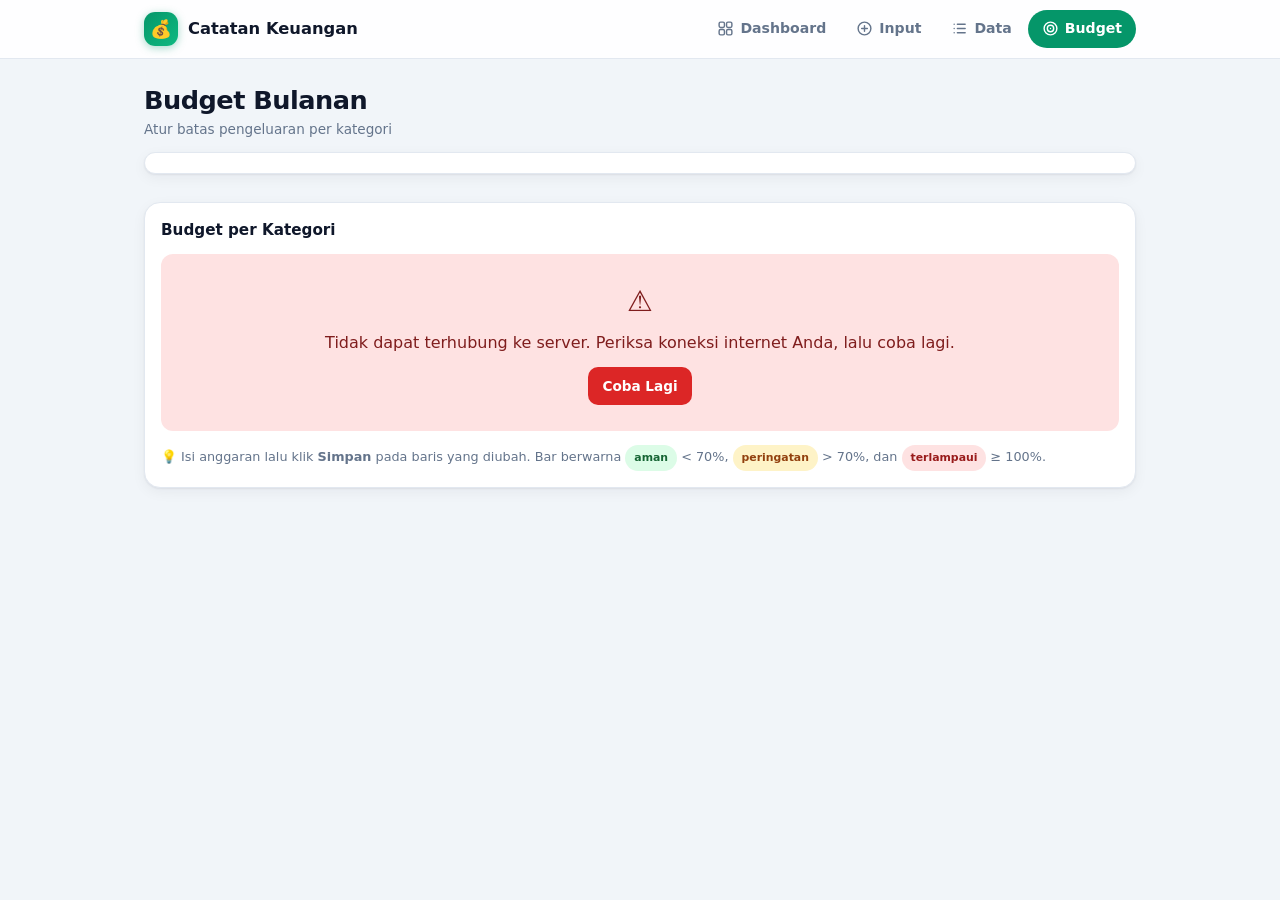
==== budget.html @ ec65e44d "Awal: aplikasi catatan keuangan (HTML+CSS+JS & backend Google Apps Script)" ====
<!DOCTYPE html>
<html lang="id">
<head>
  <meta charset="UTF-8">
  <meta name="viewport" content="width=device-width, initial-scale=1.0">
  <title>Budget — Catatan Keuangan</title>
  <link rel="icon" href="data:image/svg+xml,<svg xmlns='http://www.w3.org/2000/svg' viewBox='0 0 100 100'><text y='0.9em' font-size='90'>💰</text></svg>">
  <link rel="stylesheet" href="css/style.css">
</head>
<body data-halaman="budget">
  <header id="site-header"></header>

  <main class="container halaman">
    <div class="baris-judul">
      <div>
        <h1>Budget Bulanan</h1>
        <p class="muted">Atur batas pengeluaran per kategori</p>
      </div>
    </div>

    <div class="card pemilih-bulan" id="pilih-bulan"></div>

    <section id="ringkasan-budget" class="grid-kpi" aria-label="Ringkasan budget"></section>

    <div class="card kartu-tabel">
      <div class="card-judul">
        <h2>Budget per Kategori</h2>
        <span class="muted" id="keterangan-budget"></span>
      </div>
      <div id="daftar-budget"></div>
      <p class="muted kecil catatan-budget">💡 Isi anggaran lalu klik <strong>Simpan</strong> pada baris yang diubah. Bar berwarna <span class="pil-status pil-normal">aman</span> &lt; 70%, <span class="pil-status pil-warning">peringatan</span> &gt; 70%, dan <span class="pil-status pil-over">terlampaui</span> ≥ 100%.</p>
    </div>
  </main>

  <nav id="nav-bawah" class="nav-bawah"></nav>
  <div id="area-toast"></div>

  <script src="js/app.js"></script>
  <script src="js/api.js"></script>
  <script src="js/budget.js"></script>
</body>
</html>
---- css/style.css ----
/* =========================================================
   Catatan Keuangan — style.css (mobile-first)
   ========================================================= */

:root {
  --primer: #059669;
  --primer-gelap: #047857;
  --primer-muda: #d1fae5;
  --hijau: #16a34a;
  --hijau-muda: #dcfce7;
  --merah: #dc2626;
  --merah-muda: #fee2e2;
  --kuning: #d97706;
  --kuning-muda: #fef3c7;
  --biru: #2563eb;
  --bg: #f1f5f9;
  --kartu: #ffffff;
  --teks: #0f172a;
  --teks-2: #64748b;
  --garis: #e2e8f0;
  --radius: 16px;
  --bayangan: 0 1px 2px rgba(15, 23, 42, 0.06), 0 4px 14px rgba(15, 23, 42, 0.05);
}

*,
*::before,
*::after { box-sizing: border-box; }

html { -webkit-text-size-adjust: 100%; }

body {
  margin: 0;
  font-family: system-ui, -apple-system, "Segoe UI", Roboto, "Helvetica Neue", Arial, sans-serif;
  background: var(--bg);
  color: var(--teks);
  line-height: 1.5;
}

h1, h2, h3, p, figure { margin: 0; }
a { color: inherit; text-decoration: none; }
button { font: inherit; cursor: pointer; }
input, select, textarea { font: inherit; color: inherit; }

h1 { font-size: 1.4rem; font-weight: 800; letter-spacing: -0.02em; }
h2 { font-size: 0.95rem; font-weight: 700; }
.muted { color: var(--teks-2); font-size: 0.85rem; }
.kecil { font-size: 0.8rem; margin-top: 0.6rem; }
.link { color: var(--primer); font-weight: 600; font-size: 0.85rem; }
.link:hover { text-decoration: underline; }
.wajib { color: var(--merah); }
.opsional { color: var(--teks-2); font-weight: 400; font-size: 0.8rem; }
.visually-hidden {
  position: absolute; width: 1px; height: 1px;
  clip: rect(0 0 0 0); overflow: hidden; white-space: nowrap;
}

/* ---------- Layout umum ---------- */
.container { width: 100%; max-width: 1024px; margin: 0 auto; padding: 0 16px; }
.halaman { padding-top: 18px; padding-bottom: 100px; }
.halaman-sempit { max-width: 620px; }
.baris-judul {
  display: flex; justify-content: space-between; align-items: flex-start;
  gap: 12px; margin: 4px 0 12px;
}
.baris-judul .btn { flex-shrink: 0; }

.card {
  background: var(--kartu);
  border: 1px solid var(--garis);
  border-radius: var(--radius);
  padding: 16px;
  box-shadow: var(--bayangan);
  margin-bottom: 14px;
}
.card-judul {
  display: flex; justify-content: space-between; align-items: center;
  gap: 10px; margin-bottom: 12px;
}

/* ---------- Header & navigasi ---------- */
#site-header {
  position: sticky; top: 0; z-index: 30;
  background: rgba(255, 255, 255, 0.88);
  backdrop-filter: blur(10px);
  -webkit-backdrop-filter: blur(10px);
  border-bottom: 1px solid var(--garis);
}
.header-dalam {
  display: flex; align-items: center; justify-content: space-between;
  min-height: 58px;
}
.brand { display: inline-flex; align-items: center; gap: 10px; font-weight: 800; font-size: 1.02rem; }
.brand-ikon {
  width: 34px; height: 34px; border-radius: 11px;
  display: inline-flex; align-items: center; justify-content: center;
  font-size: 1.1rem;
  background: linear-gradient(135deg, var(--primer), #10b981);
  box-shadow: 0 2px 8px rgba(5, 150, 105, 0.35);
}
.nav-atas { display: none; gap: 2px; }
.nav-link {
  display: inline-flex; align-items: center; gap: 6px;
  padding: 8px 14px; border-radius: 999px;
  font-size: 0.88rem; font-weight: 600; color: var(--teks-2);
  transition: background 0.15s, color 0.15s;
}
.nav-link:hover { background: #e2e8f0; color: var(--teks); }
.nav-link.aktif { background: var(--primer); color: #fff; }
.nav-link svg { width: 17px; height: 17px; fill: none; stroke: currentColor; stroke-width: 2; stroke-linecap: round; stroke-linejoin: round; }

.nav-bawah {
  position: fixed; left: 0; right: 0; bottom: 0; z-index: 40;
  background: rgba(255, 255, 255, 0.96);
  backdrop-filter: blur(10px);
  -webkit-backdrop-filter: blur(10px);
  border-top: 1px solid var(--garis);
  padding-bottom: env(safe-area-inset-bottom);
}
.nav-bawah-in { display: grid; grid-template-columns: repeat(4, 1fr); max-width: 480px; margin: 0 auto; }
.nav-bawah-link {
  display: flex; flex-direction: column; align-items: center; gap: 2px;
  padding: 8px 4px 7px; font-size: 0.68rem; font-weight: 600; color: var(--teks-2);
}
.nav-bawah-link svg { width: 22px; height: 22px; fill: none; stroke: currentColor; stroke-width: 1.8; stroke-linecap: round; stroke-linejoin: round; }
.nav-bawah-link.aktif { color: var(--primer); }

@media (min-width: 768px) {
  .nav-atas { display: inline-flex; }
  .nav-bawah { display: none; }
  .halaman { padding-bottom: 40px; }
  h1 { font-size: 1.6rem; }
}

/* ---------- Splash (index) ---------- */
.halaman-splash { min-height: 100vh; display: flex; align-items: center; justify-content: center; }
.splash { text-align: center; padding: 24px; }
.splash-logo { font-size: 3.4rem; }
.splash h1 { margin: 10px 0 4px; }
.splash p { color: var(--teks-2); margin-bottom: 16px; }
.splash .spinner { margin: 0 auto; }

/* ---------- Pemilih bulan ---------- */
.pemilih-bulan { display: flex; align-items: center; justify-content: center; gap: 10px; padding: 10px; }
.tombol-bulan {
  width: 38px; height: 38px; border-radius: 11px; border: 1px solid var(--garis);
  background: #fff; color: var(--teks); font-size: 1.05rem; font-weight: 700;
  display: inline-flex; align-items: center; justify-content: center;
}
.tombol-bulan:hover { border-color: var(--primer); color: var(--primer); }
.tombol-bulan:disabled { opacity: 0.35; cursor: default; }
.tombol-bulan:disabled:hover { border-color: var(--garis); color: var(--teks); }
.label-bulan { font-weight: 700; min-width: 150px; text-align: center; font-size: 0.98rem; }

/* ---------- KPI ---------- */
.grid-kpi {
  display: grid; grid-template-columns: repeat(2, 1fr); gap: 10px; margin-bottom: 14px;
}
@media (min-width: 720px) { .grid-kpi { grid-template-columns: repeat(4, 1fr); } }
.kpi { padding: 14px 14px 12px; margin-bottom: 0; }
.kpi-label {
  font-size: 0.68rem; text-transform: uppercase; letter-spacing: 0.07em;
  color: var(--teks-2); font-weight: 700; margin-bottom: 6px;
}
.kpi-nilai { font-size: 1.18rem; font-weight: 800; letter-spacing: -0.02em; word-break: break-word; }
.kpi-sub { font-size: 0.72rem; color: var(--teks-2); margin-top: 3px; }
.nilai-hijau { color: var(--hijau); }
.nilai-merah { color: var(--merah); }
.nilai-primer { color: var(--primer); }
.nilai-biru { color: var(--biru); }

/* ---------- Chart ---------- */
.grid-chart { display: grid; gap: 14px; margin-bottom: 14px; }
@media (min-width: 900px) { .grid-chart { grid-template-columns: 1fr 1fr; } }
.tempat-chart { position: relative; height: 280px; }
.kartu-chart .card-judul { flex-wrap: wrap; }

/* ---------- Form ---------- */
.form-grup { margin-bottom: 16px; }
.form-grup label,
.label-grup {
  display: block; font-size: 0.85rem; font-weight: 600; margin-bottom: 6px; color: #334155;
}
.form-kontrol {
  width: 100%; padding: 12px 13px;
  border: 1px solid var(--garis); border-radius: 12px;
  background: #fff; font-size: 1rem; color: var(--teks);
  transition: border-color 0.15s, box-shadow 0.15s;
}
.form-kontrol:focus {
  outline: none; border-color: var(--primer);
  box-shadow: 0 0 0 3px rgba(5, 150, 105, 0.15);
}
.form-kontrol.gagal { border-color: var(--merah); box-shadow: 0 0 0 3px rgba(220, 38, 38, 0.12); }
.pesan-error { color: var(--merah); font-size: 0.78rem; margin-top: 5px; }

.segmen-tipe { display: grid; grid-template-columns: 1fr 1fr; gap: 10px; }
.segmen-tipe input { position: absolute; opacity: 0; pointer-events: none; }
.pil-tipe {
  display: flex; align-items: center; justify-content: center; gap: 8px;
  padding: 13px 8px; border: 1.5px solid var(--garis); border-radius: 12px;
  background: #fff; font-weight: 600; font-size: 0.95rem; color: var(--teks-2);
  cursor: pointer; transition: all 0.15s; user-select: none;
}
.tanda { font-size: 1.2rem; font-weight: 800; line-height: 1; }
.tanda-plus { color: var(--hijau); }
.tanda-minus { color: var(--merah); }
.segmen-tipe input:checked + .pil-tipe { border-color: var(--hijau); background: var(--hijau-muda); color: #14532d; }
.segmen-tipe input:checked + .pil-tipe .tanda-plus { color: var(--hijau); }
#tipe-pengeluaran:checked + .pil-tipe { border-color: var(--merah); background: var(--merah-muda); color: #7f1d1d; }

.link-tambah {
  display: inline-block; margin-top: 8px; background: none; border: 0; padding: 0;
  color: var(--primer); font-weight: 600; font-size: 0.82rem;
}
.link-tambah:hover { text-decoration: underline; }
.panel-tambah { margin-top: 10px; display: flex; gap: 8px; align-items: center; flex-wrap: wrap; }
.panel-tambah .form-kontrol { flex: 1; min-width: 160px; }

.grup-input { position: relative; }
.grup-prefix {
  position: absolute; left: 14px; top: 50%; transform: translateY(-50%);
  color: var(--teks-2); font-weight: 700; font-size: 0.95rem; pointer-events: none;
}
.kontrol-prefix { padding-left: 40px; }
.pratinjau-nominal {
  margin-top: 8px; font-weight: 700; color: var(--primer-gelap);
  background: var(--primer-muda); border-radius: 10px; padding: 8px 12px;
  font-size: 0.95rem; text-align: right;
}
.pratinjau-nominal.keluar { color: #991b1b; background: var(--merah-muda); }

/* ---------- Tombol ---------- */
.btn {
  display: inline-flex; align-items: center; justify-content: center; gap: 8px;
  border: 0; padding: 13px 18px; border-radius: 12px;
  font-weight: 700; font-size: 0.95rem; color: #fff;
  background: var(--primer); transition: filter 0.15s, transform 0.05s, background 0.15s;
}
.btn:hover { filter: brightness(1.07); }
.btn:active { transform: scale(0.985); }
.btn:disabled { opacity: 0.55; cursor: not-allowed; }
.btn-primer { background: var(--primer); }
.btn-bahaya { background: var(--merah); }
.btn-abu { background: #e2e8f0; color: #334155; }
.btn-garis { background: transparent; color: var(--teks-2); border: 1px solid var(--garis); }
.btn-lebar { width: 100%; }
.btn-lebar + .btn-lebar { margin-top: 10px; }
.btn-kecil { padding: 9px 14px; border-radius: 10px; font-size: 0.85rem; }
.btn-ikon {
  background: #fff; border: 1px solid var(--garis); border-radius: 9px;
  padding: 6px 11px; font-size: 0.82rem; font-weight: 600; color: var(--teks-2);
  transition: all 0.15s;
}
.btn-ikon:hover { border-color: var(--primer); color: var(--primer); }
.btn-ikon.btn-hapus:hover { border-color: var(--merah); color: var(--merah); background: var(--merah-muda); }

/* ---------- Toast ---------- */
#area-toast { position: fixed; left: 50%; transform: translateX(-50%); bottom: calc(84px + env(safe-area-inset-bottom)); z-index: 90; width: min(92vw, 420px); }
@media (min-width: 768px) { #area-toast { bottom: 24px; } }
.toast {
  display: flex; align-items: center; gap: 10px;
  background: #0f172a; color: #fff; border-radius: 13px;
  padding: 13px 16px; margin-top: 8px; font-size: 0.88rem; font-weight: 500;
  box-shadow: 0 10px 30px rgba(15, 23, 42, 0.35);
  animation: naik 0.22s ease;
}
.toast .titik { width: 9px; height: 9px; border-radius: 50%; flex-shrink: 0; }
.toast-sukses .titik { background: #34d399; }
.toast-error .titik { background: #f87171; }
.toast-info .titik { background: #60a5fa; }
@keyframes naik {
  from { opacity: 0; transform: translateY(10px); }
  to { opacity: 1; transform: translateY(0); }
}

/* ---------- Modal ---------- */
.lapisan-modal {
  position: fixed; inset: 0; z-index: 80;
  background: rgba(15, 23, 42, 0.55);
  display: flex; align-items: center; justify-content: center;
  padding: 16px; overflow-y: auto;
}
.modal-kotak {
  background: #fff; border-radius: 20px; width: 100%; max-width: 460px;
  padding: 20px; max-height: 92vh; overflow-y: auto;
  box-shadow: 0 20px 50px rgba(15, 23, 42, 0.3);
  animation: muncul 0.18s ease;
}
@keyframes muncul { from { opacity: 0; transform: translateY(14px) scale(0.98); } to { opacity: 1; transform: none; } }
.modal-judul { display: flex; justify-content: space-between; align-items: center; gap: 10px; margin-bottom: 4px; }
.modal-judul h3 { font-size: 1.05rem; font-weight: 800; }
.modal-tutup {
  background: #f1f5f9; border: 0; width: 32px; height: 32px; border-radius: 50%;
  font-size: 1rem; color: var(--teks-2); line-height: 1; flex-shrink: 0;
}
.modal-tutup:hover { background: var(--merah-muda); color: var(--merah); }
.modal-kotak .pesan { color: var(--teks-2); font-size: 0.9rem; margin: 10px 0 18px; }
.modal-aksi { display: flex; gap: 10px; }
.modal-aksi .btn { flex: 1; }

/* ---------- Tabel & daftar ---------- */
.tabel-wrap { overflow-x: auto; margin: 0 -4px; }
table { width: 100%; border-collapse: collapse; min-width: 720px; }
th {
  font-size: 0.68rem; text-transform: uppercase; letter-spacing: 0.06em;
  color: var(--teks-2); text-align: left; padding: 10px 10px 8px;
  border-bottom: 1px solid var(--garis); white-space: nowrap;
}
td { padding: 11px 10px; border-bottom: 1px solid #f1f5f9; font-size: 0.88rem; vertical-align: middle; }
tr:last-child td { border-bottom: 0; }
tr.baris:hover td { background: #f8fafc; }
.nominal-plus { color: var(--hijau); font-weight: 700; white-space: nowrap; }
.nominal-minus { color: var(--merah); font-weight: 700; white-space: nowrap; }
.badge-tipe { display: inline-block; font-size: 0.68rem; font-weight: 700; padding: 3px 9px; border-radius: 999px; white-space: nowrap; }
.badge-masuk { background: var(--hijau-muda); color: #166534; }
.badge-keluar { background: var(--merah-muda); color: #991b1b; }
.aksi-sel { white-space: nowrap; }
.td-tanggal { white-space: nowrap; color: var(--teks-2); }
.td-deskripsi { max-width: 240px; }
.td-deskripsi .utama { font-weight: 500; }
.td-deskripsi .kecil { display: block; margin: 0; color: var(--teks-2); font-size: 0.75rem; }

.daftar-baris { display: flex; flex-direction: column; }
.entri-barisan {
  display: flex; align-items: center; gap: 12px; padding: 12px 2px;
  border-bottom: 1px solid #f1f5f9;
}
.entri-barisan:last-child { border-bottom: 0; }
.bulatan {
  width: 38px; height: 38px; border-radius: 12px; flex-shrink: 0;
  display: inline-flex; align-items: center; justify-content: center; font-weight: 800; font-size: 1rem;
}
.bulatan.masuk { background: var(--hijau-muda); color: var(--hijau); }
.bulatan.keluar { background: var(--merah-muda); color: var(--merah); }
.entri-isi { flex: 1; min-width: 0; }
.entri-judul { font-weight: 600; font-size: 0.9rem; white-space: nowrap; overflow: hidden; text-overflow: ellipsis; }
.entri-sub { font-size: 0.75rem; color: var(--teks-2); }

/* ---------- Filter data ---------- */
.grid-filter { display: grid; grid-template-columns: 1fr; gap: 10px; }
@media (min-width: 640px) { .grid-filter { grid-template-columns: 2fr 1fr 1fr 1fr; } }

/* ---------- Budget ---------- */
.baris-budget {
  padding: 14px 0; border-bottom: 1px solid #f1f5f9;
}
.baris-budget:last-child { border-bottom: 0; }
.budget-atas { display: flex; align-items: center; gap: 10px; flex-wrap: wrap; }
.budget-nama { font-weight: 700; font-size: 0.95rem; flex: 1; min-width: 130px; }
.budget-input { display: flex; align-items: center; gap: 6px; }
.budget-input .grup-prefix { position: static; transform: none; font-size: 0.85rem; }
.budget-input input {
  width: 150px; padding: 9px 10px; text-align: right;
  border: 1px solid var(--garis); border-radius: 10px; font-size: 0.95rem; font-weight: 600;
}
.budget-input input:focus { outline: none; border-color: var(--primer); box-shadow: 0 0 0 3px rgba(5, 150, 105, 0.15); }
.budget-tengah { display: flex; align-items: center; gap: 12px; margin: 10px 0 6px; }
.bar-lacak { flex: 1; height: 9px; background: #e2e8f0; border-radius: 999px; overflow: hidden; }
.bar-isi { height: 100%; border-radius: 999px; background: var(--hijau); transition: width 0.4s ease; }
.bar-isi.warning { background: var(--kuning); }
.bar-isi.over { background: var(--merah); }
.budget-angka { font-size: 0.78rem; color: var(--teks-2); white-space: nowrap; }
.pil-status {
  display: inline-block; font-size: 0.68rem; font-weight: 700;
  padding: 3px 9px; border-radius: 999px; white-space: nowrap;
}
.pil-normal { background: var(--hijau-muda); color: #166534; }
.pil-warning { background: var(--kuning-muda); color: #92400e; }
.pil-over { background: var(--merah-muda); color: #991b1b; }
.catatan-budget { line-height: 1.8; }
.budget-bawah { display: flex; justify-content: flex-end; margin-top: 8px; }

/* ---------- Kosong & pemuatan ---------- */
.kosong { text-align: center; color: var(--teks-2); padding: 30px 10px; font-size: 0.9rem; }
.kosong .emoji { font-size: 2.2rem; display: block; margin-bottom: 8px; }
.kotak-error {
  text-align: center; padding: 26px 12px; color: #7f1d1d; background: var(--merah-muda);
  border-radius: 12px; margin-bottom: 14px;
}
.kotak-error .emoji { font-size: 1.8rem; display: block; margin-bottom: 8px; }
.pemuat { display: flex; flex-direction: column; align-items: center; gap: 10px; padding: 26px; color: var(--teks-2); font-size: 0.85rem; }
.spinner {
  width: 24px; height: 24px; border-radius: 50%;
  border: 3px solid #cbd5e1; border-top-color: var(--primer);
  animation: putar 0.7s linear infinite;
}
@keyframes putar { to { transform: rotate(360deg); } }
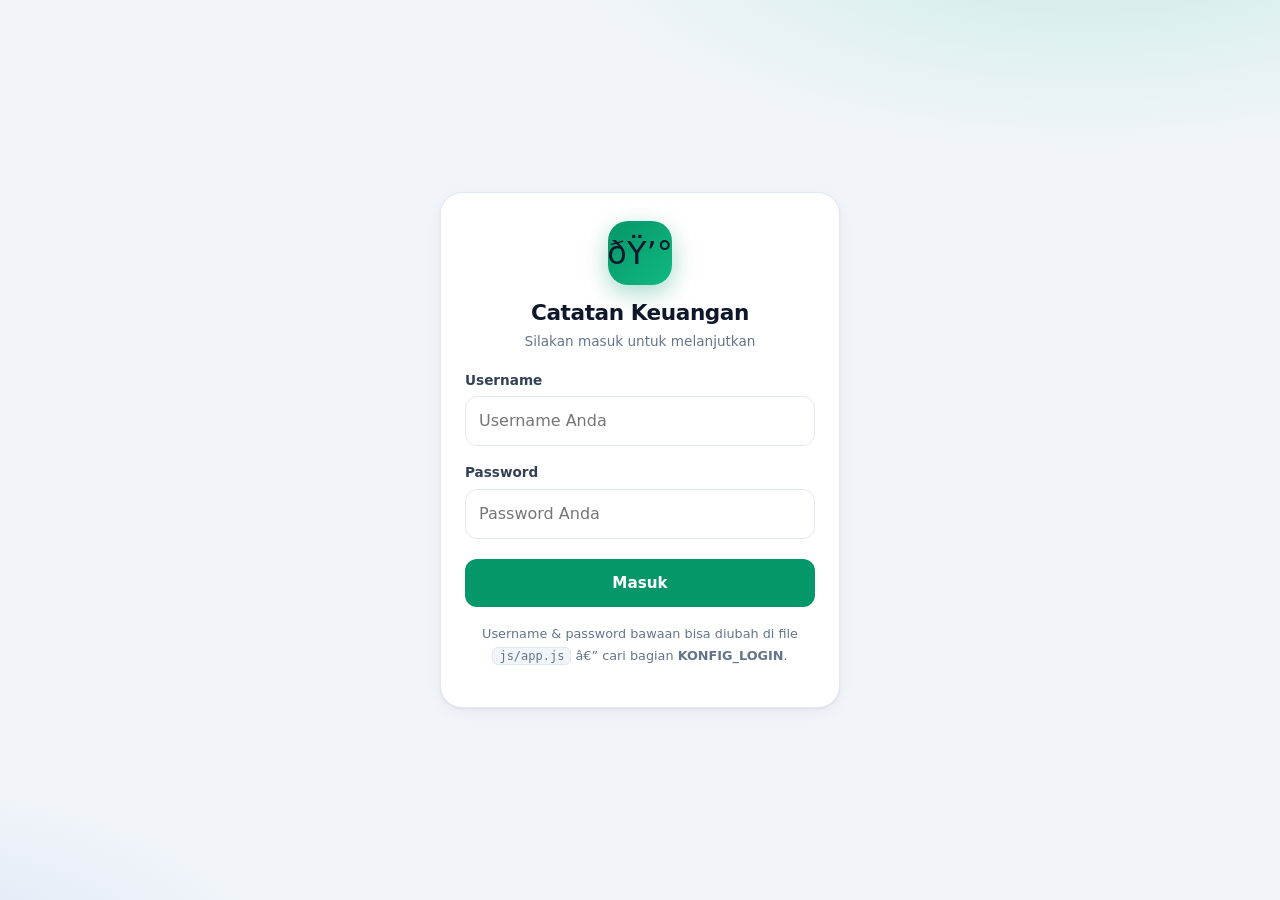
==== commit bec437e1: "Perbaiki penyimpanan tipe transaksi: baca langsung dari pilihan aktif + ringkasan simpan + label hea" ====
--- a/budget.html
+++ b/budget.html
@@ -1,11 +1,11 @@
-<!DOCTYPE html>
+﻿<!DOCTYPE html>
 <html lang="id">
 <head>
   <meta charset="UTF-8">
   <meta name="viewport" content="width=device-width, initial-scale=1.0">
-  <title>Budget — Catatan Keuangan</title>
-  <link rel="icon" href="data:image/svg+xml,<svg xmlns='http://www.w3.org/2000/svg' viewBox='0 0 100 100'><text y='0.9em' font-size='90'>💰</text></svg>">
-  <link rel="stylesheet" href="css/style.css">
+  <title>Budget â€” Catatan Keuangan</title>
+  <link rel="icon" href="data:image/svg+xml,<svg xmlns='http://www.w3.org/2000/svg' viewBox='0 0 100 100'><text y='0.9em' font-size='90'>ðŸ’°</text></svg>">
+  <link rel="stylesheet" href="css/style.css?v=20260906a">
 </head>
 <body data-halaman="budget">
   <header id="site-header"></header>
@@ -28,15 +28,15 @@
         <span class="muted" id="keterangan-budget"></span>
       </div>
       <div id="daftar-budget"></div>
-      <p class="muted kecil catatan-budget">💡 Isi anggaran lalu klik <strong>Simpan</strong> pada baris yang diubah. Bar berwarna <span class="pil-status pil-normal">aman</span> &lt; 70%, <span class="pil-status pil-warning">peringatan</span> &gt; 70%, dan <span class="pil-status pil-over">terlampaui</span> ≥ 100%.</p>
+      <p class="muted kecil catatan-budget">ðŸ’¡ Isi anggaran lalu klik <strong>Simpan</strong> pada baris yang diubah. Bar berwarna <span class="pil-status pil-normal">aman</span> &lt; 70%, <span class="pil-status pil-warning">peringatan</span> &gt; 70%, dan <span class="pil-status pil-over">terlampaui</span> â‰¥ 100%.</p>
     </div>
   </main>
 
   <nav id="nav-bawah" class="nav-bawah"></nav>
   <div id="area-toast"></div>
 
-  <script src="js/app.js"></script>
-  <script src="js/api.js"></script>
-  <script src="js/budget.js"></script>
+  <script src="js/app.js?v=20260906a"></script>
+  <script src="js/api.js?v=20260906a"></script>
+  <script src="js/budget.js?v=20260906a"></script>
 </body>
 </html>
--- a/css/style.css
+++ b/css/style.css
@@ -216,18 +216,30 @@
 .panel-tambah { margin-top: 10px; display: flex; gap: 8px; align-items: center; flex-wrap: wrap; }
 .panel-tambah .form-kontrol { flex: 1; min-width: 160px; }
 
-.grup-input { position: relative; }
+.grup-input { display: flex; align-items: stretch; }
 .grup-prefix {
-  position: absolute; left: 14px; top: 50%; transform: translateY(-50%);
-  color: var(--teks-2); font-weight: 700; font-size: 0.95rem; pointer-events: none;
-}
-.kontrol-prefix { padding-left: 40px; }
+  display: inline-flex; align-items: center; gap: 4px;
+  flex: 0 0 auto; padding: 0 13px;
+  background: #f8fafc; border: 1px solid var(--garis); border-right: 0;
+  border-radius: 12px 0 0 12px;
+  color: var(--teks-2); font-weight: 700; font-size: 0.9rem;
+  white-space: nowrap;
+}
+.grup-input .form-kontrol {
+  border-top-left-radius: 0; border-bottom-left-radius: 0; padding-left: 12px;
+}
+.kontrol-prefix { padding-left: 12px; }
 .pratinjau-nominal {
   margin-top: 8px; font-weight: 700; color: var(--primer-gelap);
   background: var(--primer-muda); border-radius: 10px; padding: 8px 12px;
   font-size: 0.95rem; text-align: right;
 }
 .pratinjau-nominal.keluar { color: #991b1b; background: var(--merah-muda); }
+.ringkasan-simpan {
+  background: #f8fafc; border: 1px dashed var(--garis); border-radius: 12px;
+  padding: 10px 14px; margin-bottom: 14px; font-size: 0.88rem; color: #334155;
+  line-height: 1.6;
+}
 
 /* ---------- Tombol ---------- */
 .btn {
@@ -348,7 +360,7 @@
 .budget-atas { display: flex; align-items: center; gap: 10px; flex-wrap: wrap; }
 .budget-nama { font-weight: 700; font-size: 0.95rem; flex: 1; min-width: 130px; }
 .budget-input { display: flex; align-items: center; gap: 6px; }
-.budget-input .grup-prefix { position: static; transform: none; font-size: 0.85rem; }
+.budget-input .grup-prefix { border: 0; background: none; padding: 0; color: var(--teks-2); font-size: 0.85rem; }
 .budget-input input {
   width: 150px; padding: 9px 10px; text-align: right;
   border: 1px solid var(--garis); border-radius: 10px; font-size: 0.95rem; font-weight: 600;
@@ -385,3 +397,117 @@
   animation: putar 0.7s linear infinite;
 }
 @keyframes putar { to { transform: rotate(360deg); } }
+
+/* =========================================================
+   Fitur Dompet / Transfer (tambahan)
+   ========================================================= */
+
+/* Segmen tipe 3 pilihan (Pemasukan / Pengeluaran / Transfer) */
+.segmen-tipe.tiga { grid-template-columns: 1fr 1fr 1fr; }
+.segmen-tipe input:checked + .pil-tipe { border-color: var(--hijau); background: var(--hijau-muda); color: #14532d; }
+#tipe-transfer:checked + .pil-tipe,
+.segmen-tipe input[value="Transfer"]:checked + .pil-tipe {
+  border-color: var(--biru); background: #dbeafe; color: #1e3a8a;
+}
+.tanda-transfer { color: var(--biru); font-weight: 800; }
+
+/* Label dompet kecil di entri daftar / riwayat */
+.tag-dompet {
+  display: inline-block; font-size: 0.68rem; font-weight: 600; color: #334155;
+  background: #f1f5f9; border: 1px solid var(--garis);
+  padding: 1px 7px; border-radius: 999px; margin-left: 6px; vertical-align: 1px;
+}
+
+/* Badge & nominal transfer */
+.badge-transfer { background: #dbeafe; color: #1e40af; }
+.nominal-transfer { color: var(--biru); font-weight: 700; white-space: nowrap; }
+.panah-transfer { color: var(--teks-2); font-weight: 400; }
+
+/* Filter dompet & tombol kelola di dashboard */
+.baris-filter-dompet {
+  display: flex; align-items: center; justify-content: center; gap: 8px;
+  flex-wrap: wrap; margin-top: 10px; padding-top: 10px;
+  border-top: 1px dashed var(--garis);
+}
+.baris-filter-dompet .label-grup { margin: 0; font-size: 0.8rem; }
+.baris-filter-dompet select { width: auto; min-width: 160px; padding: 8px 10px; }
+
+/* Kartu saldo dompet */
+#kartu-saldo-dompet .card-judul { margin-bottom: 10px; }
+.dompet-chip-wrap { display: flex; flex-wrap: wrap; gap: 8px; }
+.dompet-chip {
+  display: inline-flex; flex-direction: column; gap: 1px;
+  background: #f8fafc; border: 1px solid var(--garis); border-radius: 14px;
+  padding: 8px 14px; min-width: 132px;
+}
+.dompet-chip.total { background: var(--primer-muda); border-color: #a7f3d0; }
+.dompet-chip .chip-nama { font-size: 0.72rem; font-weight: 700; color: var(--teks-2); }
+.dompet-chip .chip-nilai { font-size: 0.95rem; font-weight: 800; }
+.dompet-chip.total .chip-nama { color: var(--primer-gelap); }
+.dompet-chip.total .chip-nilai { color: var(--primer-gelap); }
+
+/* Modal kelola dompet */
+.kelola-tambah { display: grid; gap: 8px; margin-bottom: 6px; }
+.kelola-tambah .btn { justify-self: start; }
+.kecil-grup .grup-prefix { font-size: 0.82rem; padding: 0 11px; }
+.kecil-grup .form-kontrol { padding-top: 9px; padding-bottom: 9px; }
+.kelola-catatan { margin: 2px 0 10px; }
+.kelola-baris {
+  display: grid; grid-template-columns: 1fr 1fr auto auto; gap: 8px;
+  align-items: center; padding: 8px 0; border-bottom: 1px solid #f1f5f9;
+}
+.kelola-baris:last-child { border-bottom: 0; }
+.kelola-baris .form-kontrol { padding: 8px 10px; font-size: 0.88rem; }
+.kelola-baris .btn { white-space: nowrap; }
+@media (max-width: 460px) {
+  .kelola-baris { grid-template-columns: 1fr 1fr; }
+  .kelola-baris .btn { grid-column: span 1; }
+}
+
+/* Kolom dompet di tabel Data */
+.td-dompet { white-space: nowrap; color: #334155; font-size: 0.8rem; }
+
+/* =========================================================
+   Halaman Login & tombol Keluar
+   ========================================================= */
+.halaman-login-body {
+  min-height: 100vh; display: flex; align-items: center; justify-content: center;
+  padding: 20px 16px;
+  background:
+    radial-gradient(900px 400px at 85% -10%, rgba(16, 185, 129, 0.18), transparent 60%),
+    radial-gradient(700px 350px at -10% 110%, rgba(37, 99, 235, 0.12), transparent 60%),
+    var(--bg);
+}
+.kartu-login {
+  width: min(94vw, 400px);
+  background: var(--kartu); border: 1px solid var(--garis);
+  border-radius: 22px; padding: 28px 24px 22px;
+  box-shadow: var(--bayangan); text-align: center;
+}
+.login-logo {
+  width: 64px; height: 64px; margin: 0 auto 12px; border-radius: 20px;
+  display: flex; align-items: center; justify-content: center; font-size: 2rem;
+  background: linear-gradient(135deg, var(--primer), #10b981);
+  box-shadow: 0 8px 24px rgba(5, 150, 105, 0.35);
+}
+.kartu-login h1 { font-size: 1.35rem; margin-bottom: 2px; }
+.kartu-login .muted { margin-bottom: 18px; }
+.kartu-login form { text-align: left; margin-top: 6px; }
+#pesan-login {
+  background: var(--merah-muda); color: #991b1b;
+  border-radius: 10px; padding: 9px 12px; margin: 0 0 12px;
+  font-size: 0.82rem; font-weight: 600;
+}
+.kartu-login form .btn { margin-top: 4px; }
+.catatan-login { margin-top: 16px; line-height: 1.7; }
+.catatan-login code {
+  background: #f1f5f9; border: 1px solid var(--garis);
+  padding: 1px 6px; border-radius: 6px; font-size: 0.75rem;
+}
+.tombol-keluar {
+  flex-shrink: 0; margin-left: 10px;
+  border: 1px solid var(--garis); background: #fff; color: var(--teks-2);
+  padding: 7px 13px; border-radius: 999px; font-size: 0.78rem; font-weight: 600;
+  transition: all 0.15s;
+}
+.tombol-keluar:hover { border-color: var(--merah); color: var(--merah); background: var(--merah-muda); }
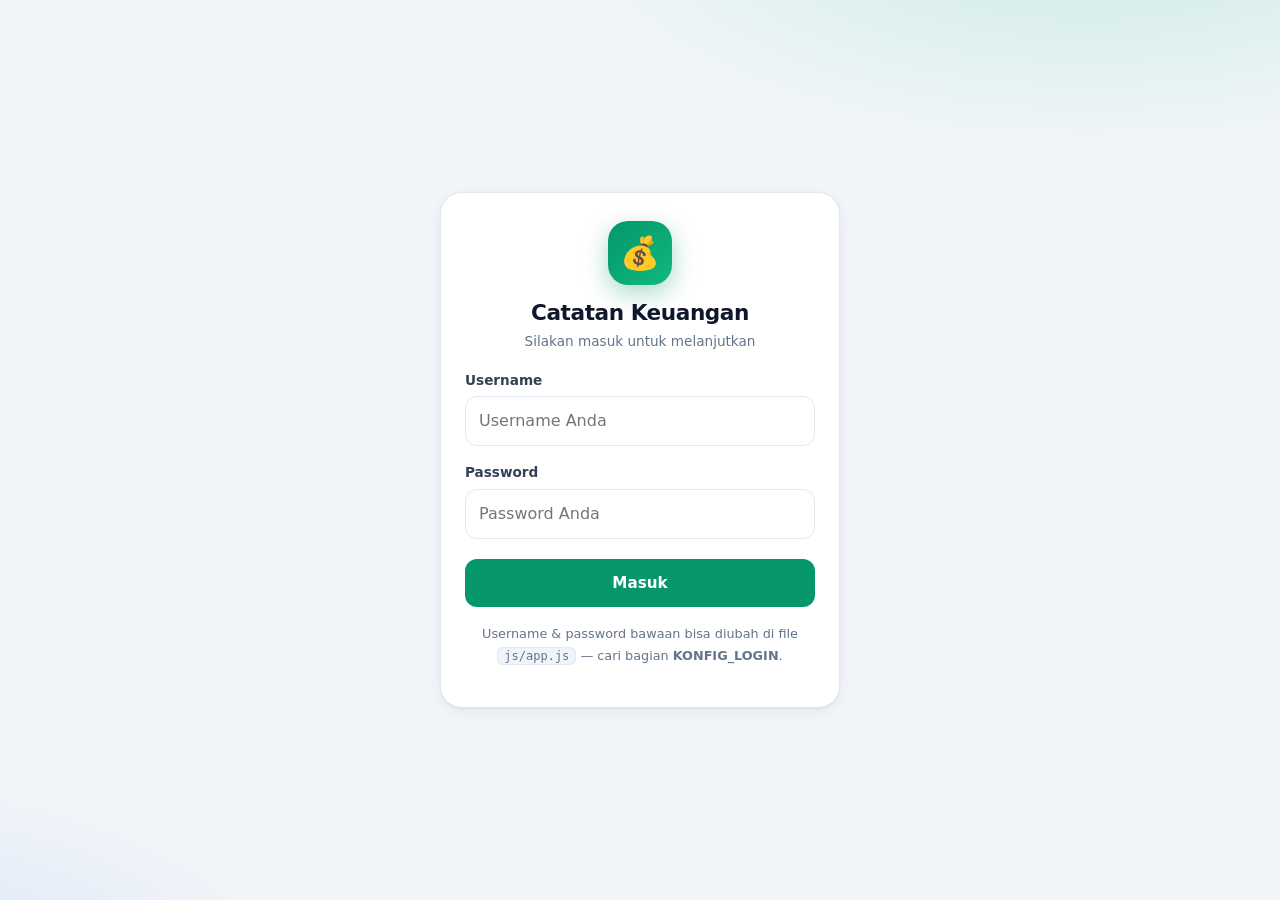
==== commit f55ceef5: "Hapus fitur tambah kategori (kategori tetap hardcode) + perbaiki encoding UTF-8 file HTML + penanda " ====
--- a/budget.html
+++ b/budget.html
@@ -1,10 +1,10 @@
-﻿<!DOCTYPE html>
+<!DOCTYPE html>
 <html lang="id">
 <head>
   <meta charset="UTF-8">
   <meta name="viewport" content="width=device-width, initial-scale=1.0">
-  <title>Budget â€” Catatan Keuangan</title>
-  <link rel="icon" href="data:image/svg+xml,<svg xmlns='http://www.w3.org/2000/svg' viewBox='0 0 100 100'><text y='0.9em' font-size='90'>ðŸ’°</text></svg>">
+  <title>Budget — Catatan Keuangan</title>
+  <link rel="icon" href="data:image/svg+xml,<svg xmlns='http://www.w3.org/2000/svg' viewBox='0 0 100 100'><text y='0.9em' font-size='90'>💰</text></svg>">
   <link rel="stylesheet" href="css/style.css?v=20260906a">
 </head>
 <body data-halaman="budget">
@@ -28,7 +28,7 @@
         <span class="muted" id="keterangan-budget"></span>
       </div>
       <div id="daftar-budget"></div>
-      <p class="muted kecil catatan-budget">ðŸ’¡ Isi anggaran lalu klik <strong>Simpan</strong> pada baris yang diubah. Bar berwarna <span class="pil-status pil-normal">aman</span> &lt; 70%, <span class="pil-status pil-warning">peringatan</span> &gt; 70%, dan <span class="pil-status pil-over">terlampaui</span> â‰¥ 100%.</p>
+      <p class="muted kecil catatan-budget">💡 Isi anggaran lalu klik <strong>Simpan</strong> pada baris yang diubah. Bar berwarna <span class="pil-status pil-normal">aman</span> &lt; 70%, <span class="pil-status pil-warning">peringatan</span> &gt; 70%, dan <span class="pil-status pil-over">terlampaui</span> ≥ 100%.</p>
     </div>
   </main>
 
